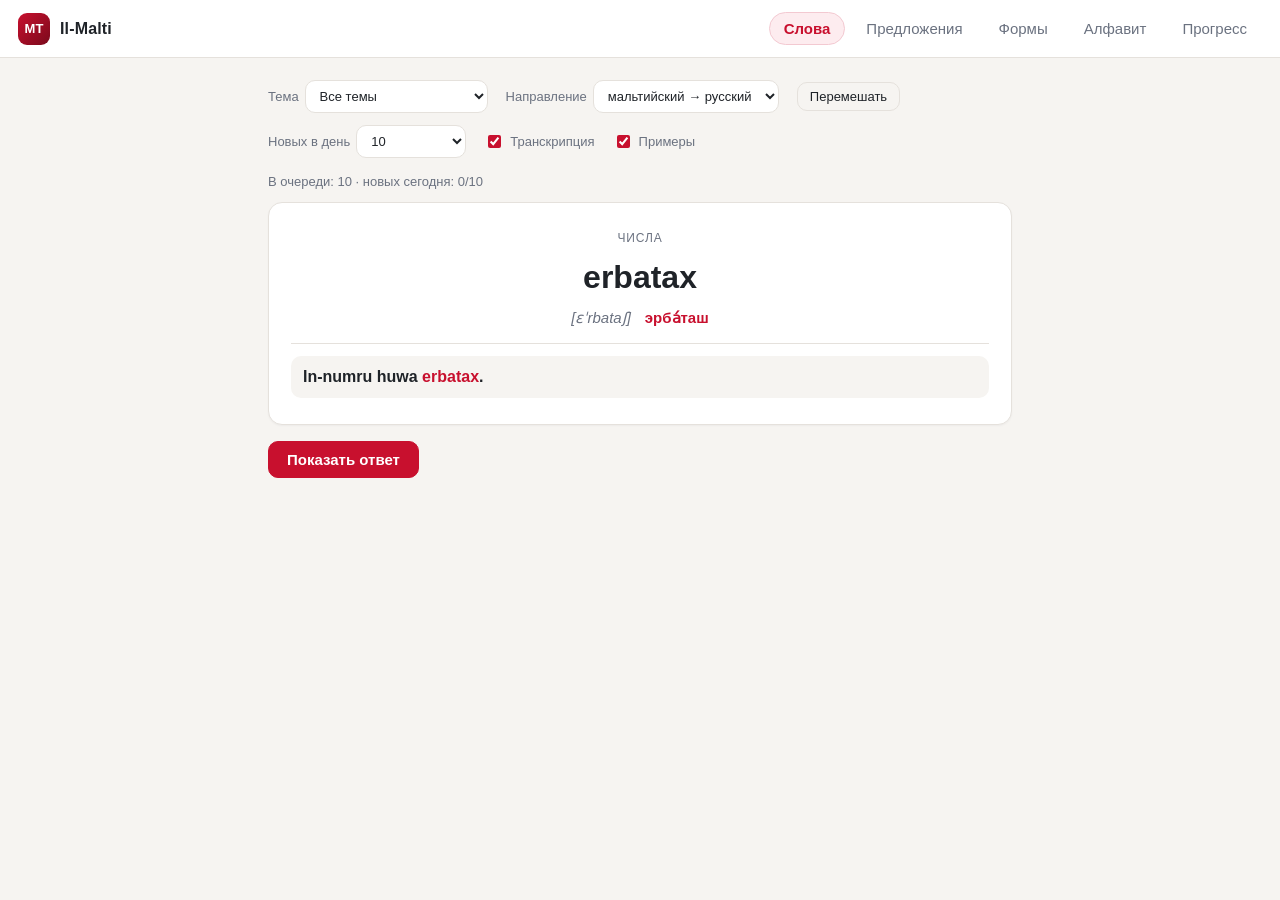
==== index.html @ 77793984 "предложения: карточка действительно скрывает ответ Режим «Карточка» показывал мальтийскую фразу сраз" ====
<!doctype html>
<html lang="ru">
<head>
  <meta charset="utf-8">
  <meta name="viewport" content="width=device-width, initial-scale=1">
  <title>Il-Malti — учим мальтийский</title>
  <link rel="stylesheet" href="styles.css">
</head>
<body>
  <header class="top">
    <div class="brand"><span class="logo">MT</span> Il-Malti</div>
    <nav class="tabs" id="tabs">
      <button class="tab" data-tab="words">Слова</button>
      <button class="tab" data-tab="sentences">Предложения</button>
      <button class="tab" data-tab="forms">Формы</button>
      <button class="tab" data-tab="alphabet">Алфавит</button>
      <button class="tab" data-tab="progress">Прогресс</button>
    </nav>
  </header>

  <main>
    <section id="view-words" class="view">
      <div class="bar">
        <label>Тема <select id="w-topic"></select></label>
        <label>Направление
          <select id="w-dir">
            <option value="mt-ru">мальтийский → русский</option>
            <option value="ru-mt">русский → мальтийский</option>
          </select>
        </label>
        <button id="w-shuffle" class="btn ghost small">Перемешать</button>
        <label>Новых в день
          <select id="w-limit">
            <option value="5">5</option>
            <option value="10">10</option>
            <option value="15">15</option>
            <option value="20">20</option>
            <option value="30">30</option>
            <option value="0">без лимита</option>
          </select>
        </label>
        <label class="toggle"><input type="checkbox" id="w-translit" checked> Транскрипция</label>
        <label class="toggle"><input type="checkbox" id="w-examples-toggle" checked> Примеры</label>
      </div>
      <div class="counter" id="w-counter"></div>

      <div class="card" id="w-card">
        <div class="card-tag" id="w-tag"></div>
        <div class="card-main" id="w-front"></div>
        <div class="translit" id="w-translit-front" hidden></div>
        <div class="card-back" id="w-back" hidden></div>
        <div class="translit" id="w-translit-back" hidden></div>
        <div class="card-extra" id="w-back-detail" hidden></div>
        <div id="w-examples"></div>
      </div>

      <div class="done" id="w-done" hidden>
        <div class="done-title" id="w-done-title">На сегодня всё</div>
        <div class="done-text" id="w-done-text"></div>
        <div class="actions">
          <button id="w-bypass" class="btn">Учить сверх лимита</button>
          <button id="w-review-all" class="btn ghost">Повторить всё</button>
        </div>
      </div>

      <div class="actions" id="w-actions">
        <button id="w-show" class="btn">Показать ответ</button>
        <div id="w-grade" class="grade" hidden>
          <button id="w-no" class="btn bad">Не знаю</button>
          <button id="w-yes" class="btn good">Знаю</button>
        </div>
      </div>

    </section>

    <section id="view-sentences" class="view" hidden>
      <div class="bar">
        <label>Тема <select id="s-topic"></select></label>
        <label>Режим
          <select id="s-mode">
            <option value="build">Собрать из слов</option>
            <option value="choice">Выбор перевода</option>
            <option value="card">Карточка</option>
          </select>
        </label>
        <button id="s-next" class="btn ghost small">Другое предложение</button>
        <label>Новых фраз в день
          <select id="s-limit">
            <option value="3">3</option>
            <option value="5">5</option>
            <option value="10">10</option>
            <option value="15">15</option>
            <option value="0">без лимита</option>
          </select>
        </label>
      </div>
      <div class="counter" id="s-counter"></div>

      <div class="prompt" id="s-prompt">
        <div class="prompt-label">Переведите на мальтийский:</div>
        <div class="prompt-text" id="s-ru"></div>
        <div class="prompt-hint" id="s-hint"></div>
        <div id="s-known"></div>
      </div>

      <div class="done" id="s-done" hidden>
        <div class="done-title" id="s-done-title">На сегодня всё</div>
        <div class="done-text" id="s-done-text"></div>
        <div class="actions" id="s-done-actions">
          <button id="s-bypass" class="btn">Учить сверх лимита</button>
          <button id="s-review-all" class="btn ghost">Повторить доступное</button>
        </div>
      </div>

      <div id="s-work">
        <div id="s-build">
          <div class="answer" id="s-answer"></div>
          <div class="chips" id="s-chips"></div>
        </div>

        <div id="s-choice" hidden>
          <div class="choice-list" id="s-choice-list"></div>
        </div>

        <div id="s-cardbox" hidden>
          <div class="card flipcard" id="s-flip" title="Нажмите, чтобы увидеть ответ">
            <div class="card-tag">Мальтийский</div>
            <div class="card-main" id="s-mt"></div>
          </div>
        </div>
        <div class="translit" id="s-translit" hidden></div>
      </div>

      <div class="actions" id="s-actions">
        <button id="s-check" class="btn">Проверить</button>
        <button id="s-reveal" class="btn ghost">Подсказка</button>
        <button id="s-again" class="btn ghost">Ещё раз</button>
        <div id="s-grade" class="grade" hidden>
          <button id="s-no" class="btn bad">Не знаю</button>
          <button id="s-yes" class="btn good">Знаю</button>
        </div>
        <span id="s-feedback" class="feedback"></span>
      </div>
      <div class="diff" id="s-diff" hidden></div>

    </section>

    <section id="view-forms" class="view" hidden>
      <div class="bar">
        <label>Режим <select id="fm-mode"></select></label>
        <label>Новых в день
          <select id="fm-limit">
            <option value="5">5</option>
            <option value="10">10</option>
            <option value="15">15</option>
            <option value="20">20</option>
            <option value="0">без лимита</option>
          </select>
        </label>
        <button id="fm-shuffle" class="btn ghost small">Перемешать</button>
      </div>
      <div class="counter" id="fm-counter"></div>

      <div class="card" id="fm-card">
        <div class="card-tag">Подбери правильные формы</div>
        <div class="pair-prompt" id="fm-prompt"></div>
      </div>

      <div id="fm-quiz"></div>
      <input type="hidden" id="fm-correct">

      <div class="card-extra" id="fm-answer" hidden></div>
      <div class="translit" id="fm-translit" hidden></div>

      <div class="actions" id="fm-actions">
        <button id="fm-check" class="btn">Проверить</button>
        <button id="fm-reveal" class="btn ghost">Показать ответ</button>
        <button id="fm-next" class="btn ghost" hidden>Дальше</button>
        <span id="fm-feedback" class="feedback"></span>
      </div>

      <div class="done" id="fm-done" hidden>
        <div class="done-title">На сегодня всё</div>
        <div class="done-text" id="fm-done-text"></div>
        <div class="actions" id="fm-done-actions">
          <button id="fm-bypass" class="btn">Учить сверх лимита</button>
          <button id="fm-review-all" class="btn ghost">Повторить всё</button>
        </div>
      </div>
    </section>

    <section id="view-alphabet" class="view" hidden>
      <p class="hint">Мальтийский алфавит: 30 букв, латиница с диакритикой. Рядом с буквой — как она читается и пример слова.</p>
      <div class="alpha-grid" id="alpha-grid"></div>
      <div class="hint">Полезные символы — нажмите, чтобы скопировать:</div>
      <div class="kbd" id="copy-kbd"></div>

      <h3>Как читать транскрипцию</h3>
      <ul class="legend">
        <li><b>кэ́лма</b> — знак ́ показывает ударный гласный.</li>
        <li><b>ў</b> — неслоговое «у»: <b>ўие́хэт</b> (wieħed) звучит как «уиехэт» одним выдохом.</li>
        <li><b>ъ</b> — гортанная смычка (буква <b>q</b>): <b>суъ</b> (suq), <b>аъ</b> в середине слова.</li>
        <li><b>х</b> — глубокий «х» (буква <b>ħ</b>), <b>ш</b> — буква <b>x</b>, <b>ц</b> — буква <b>z</b>, <b>з</b> — буква <b>ż</b>.</li>
        <li><b>għ</b> и <b>h</b> не читаются; <b>għ</b> обычно удлиняет соседнюю гласную.</li>
        <li>Долгота гласных в транскрипции не показана, а звонкие на конце оглушаются: <b>ħobż</b> → <b>хобс</b>.</li>
      </ul>
    </section>

    <section id="view-progress" class="view" hidden>
      <div class="stats-grid" id="p-stats"></div>
      <h3>Слова по коробкам</h3>
      <div class="boxes" id="p-boxes"></div>
      <h3>Прогресс по наборам</h3>
      <div class="sets" id="p-sets"></div>
      <h3>Ответы по режимам</h3>
      <div class="sets" id="p-kinds"></div>
      <h3>Ответы за последние 7 дней</h3>
      <div class="days" id="p-days"></div>
      <div class="actions">
        <button id="p-reset" class="btn bad">Сбросить прогресс</button>
      </div>
    </section>
  </main>

  <div id="toast" class="toast" hidden></div>

  <script src="data/words.js"></script>
  <script src="data/sentences.js"></script>
  <script src="data/ipa.js"></script>
  <script src="data/links.js"></script>
  <script src="data/pairs.js"></script>
  <script src="data/forms.js"></script>
  <script src="app.js"></script>
</body>
</html>
---- styles.css ----
:root {
  --bg: #f6f4f1;
  --panel: #ffffff;
  --ink: #1f2328;
  --muted: #6b7280;
  --line: #e5e1dc;
  --accent: #c8102e;
  --accent-soft: #fdecef;
  --good: #157f4a;
  --good-soft: #e7f6ee;
  --bad: #b3261e;
  --bad-soft: #fdeceb;
  --radius: 14px;
}

* { box-sizing: border-box; }

[hidden] { display: none !important; }

html, body {
  margin: 0;
  padding: 0;
  background: var(--bg);
  color: var(--ink);
  font-family: -apple-system, BlinkMacSystemFont, "Segoe UI", Roboto, "Helvetica Neue", Arial, sans-serif;
  font-size: 16px;
  line-height: 1.5;
}

.top {
  background: var(--panel);
  border-bottom: 1px solid var(--line);
  padding: 12px 18px;
  display: flex;
  flex-wrap: wrap;
  gap: 12px;
  align-items: center;
  justify-content: space-between;
  position: sticky;
  top: 0;
  z-index: 10;
}

.brand {
  font-weight: 700;
  letter-spacing: .01em;
  display: flex;
  align-items: center;
  gap: 10px;
}

.logo {
  display: inline-grid;
  place-items: center;
  width: 32px;
  height: 32px;
  border-radius: 9px;
  background: linear-gradient(135deg, var(--accent), #7a0a1c);
  color: #fff;
  font-size: 13px;
  font-weight: 800;
}

.tabs { display: flex; gap: 6px; flex-wrap: wrap; }

.tab {
  border: 1px solid transparent;
  background: transparent;
  color: var(--muted);
  padding: 7px 14px;
  border-radius: 999px;
  font-size: 15px;
  cursor: pointer;
}

.tab:hover { background: var(--bg); color: var(--ink); }

.tab.active {
  background: var(--accent-soft);
  border-color: #f3c9d1;
  color: var(--accent);
  font-weight: 600;
}

main {
  max-width: 780px;
  margin: 0 auto;
  padding: 22px 18px 60px;
}

.bar {
  display: flex;
  flex-wrap: wrap;
  gap: 12px 18px;
  align-items: center;
  margin-bottom: 14px;
}

.bar label {
  font-size: 13px;
  color: var(--muted);
  display: flex;
  align-items: center;
  gap: 6px;
}

select, textarea, input {
  font: inherit;
  color: var(--ink);
  background: var(--panel);
  border: 1px solid var(--line);
  border-radius: 10px;
  padding: 7px 10px;
}

select { cursor: pointer; }

textarea { width: 100%; resize: vertical; min-height: 64px; }

.counter {
  font-size: 13px;
  color: var(--muted);
  margin-bottom: 10px;
}

.card {
  background: var(--panel);
  border: 1px solid var(--line);
  border-radius: var(--radius);
  padding: 26px 22px;
  text-align: center;
  box-shadow: 0 1px 2px rgba(20, 20, 40, .04);
}

.card.revealed { border-color: #edd3d8; }

.card-tag {
  font-size: 12px;
  text-transform: uppercase;
  letter-spacing: .07em;
  color: var(--muted);
  margin-bottom: 10px;
}

.card-main {
  font-size: 32px;
  font-weight: 700;
  line-height: 1.25;
  word-break: break-word;
}

.card-back {
  margin-top: 14px;
  padding-top: 14px;
  border-top: 1px dashed var(--line);
  font-size: 22px;
  color: var(--accent);
  font-weight: 600;
}

.card-extra {
  margin-top: 8px;
  font-size: 14px;
  color: var(--muted);
}

.card-extra div { margin-top: 2px; }

.translit {
  margin-top: 10px;
  display: flex;
  flex-wrap: wrap;
  gap: 4px 14px;
  justify-content: center;
  align-items: baseline;
  font-size: 15px;
  color: var(--muted);
}

.translit .ipa { font-style: italic; }

.translit .ru-say { color: var(--accent); font-weight: 600; }

.examples {
  margin-top: 14px;
  padding-top: 12px;
  border-top: 1px solid var(--line);
  text-align: left;
}

.ex {
  background: var(--bg);
  border-radius: 10px;
  padding: 9px 12px;
  margin-top: 8px;
}

.ex:first-child { margin-top: 0; }

.ex-mt { font-size: 16px; font-weight: 600; }

.ex-mt .hl { color: var(--accent); }

.ex-ru { font-size: 14px; color: var(--muted); margin-top: 2px; }

.ex-empty { font-size: 13px; color: var(--muted); }

/* ---------- режим «Сочетания» ---------- */

.pair-prompt {
  display: flex;
  flex-wrap: wrap;
  align-items: baseline;
  justify-content: center;
  gap: 12px;
}

.pair-part { font-size: 30px; font-weight: 700; }

.pair-plus { font-size: 22px; color: var(--muted); }

.quiz-row { margin-top: 16px; }

.quiz-label {
  font-size: 13px;
  color: var(--muted);
  margin-bottom: 7px;
}

.quiz-options { display: flex; flex-wrap: wrap; gap: 8px; }

.opt {
  font: inherit;
  background: var(--panel);
  border: 1px solid var(--line);
  border-radius: 10px;
  padding: 9px 16px;
  cursor: pointer;
}

.opt:hover { border-color: #d9cfc7; }

.opt.picked {
  background: var(--accent-soft);
  border-color: #f3c9d1;
  color: var(--accent);
  font-weight: 600;
}

.opt.ok {
  background: var(--good-soft);
  border-color: #a8d8bd;
  color: var(--good);
  font-weight: 700;
}

.opt.bad {
  background: var(--bad-soft);
  border-color: #edb9b4;
  color: var(--bad);
  text-decoration: line-through;
}

.diff {
  margin-top: 12px;
  padding: 12px 14px;
  background: var(--panel);
  border: 1px solid var(--line);
  border-radius: 10px;
  font-size: 15px;
}

.diff-row { display: flex; flex-wrap: wrap; gap: 6px; align-items: baseline; margin-top: 4px; }
.diff-row:first-child { margin-top: 0; }

.diff-tag {
  font-size: 12px;
  color: var(--muted);
  min-width: 88px;
}

.diff-row span { border-radius: 4px; padding: 0 3px; }
.diff-row .dt-ok { color: var(--muted); }
.diff-row .dt-bad { background: var(--bad-soft); color: var(--bad); font-weight: 600; }

.diff-note { font-size: 12px; color: var(--muted); margin-top: 6px; }

.pair-answer {
  font-size: 22px;
  font-weight: 700;
}

.pair-answer-ru { color: var(--muted); margin-top: 2px; }

.toggle {
  display: flex;
  align-items: center;
  gap: 6px;
  font-size: 13px;
  color: var(--muted);
  cursor: pointer;
  user-select: none;
}

.toggle input { accent-color: var(--accent); cursor: pointer; }

.legend {
  margin: 0;
  padding-left: 20px;
  color: var(--muted);
  font-size: 14px;
}

.legend li { margin-bottom: 6px; }

.legend b { color: var(--ink); }

.done {
  background: var(--panel);
  border: 1px solid var(--line);
  border-left: 4px solid var(--good);
  border-radius: var(--radius);
  padding: 22px;
}

.done-title { font-size: 20px; font-weight: 700; color: var(--good); }

.done-text { color: var(--muted); margin-top: 6px; font-size: 14px; }

.done.locked { border-left-color: #d9a441; }

.done.locked .done-title { color: #a9741c; }

.done .actions { margin-top: 16px; }

.actions {
  display: flex;
  flex-wrap: wrap;
  gap: 10px;
  align-items: center;
  margin-top: 16px;
}

.btn {
  border: 1px solid var(--accent);
  background: var(--accent);
  color: #fff;
  padding: 9px 18px;
  border-radius: 10px;
  font-size: 15px;
  font-weight: 600;
  cursor: pointer;
}

.btn:hover { filter: brightness(1.06); }

.btn.ghost {
  background: transparent;
  color: var(--ink);
  border-color: var(--line);
  font-weight: 500;
}

.btn.ghost:hover { background: var(--panel); }

.btn.small { font-size: 13px; padding: 6px 12px; }

.btn.good { background: var(--good); border-color: var(--good); }
.btn.bad { background: var(--bad); border-color: var(--bad); }

.grade { display: flex; gap: 10px; }

.prompt {
  background: var(--panel);
  border: 1px solid var(--line);
  border-radius: var(--radius);
  padding: 18px;
  margin-bottom: 14px;
}

.prompt-label { font-size: 13px; color: var(--muted); }

.prompt-text { font-size: 22px; font-weight: 600; margin-top: 4px; }

.prompt-hint { font-size: 13px; color: var(--muted); margin-top: 6px; }

.new-words { display: block; margin-top: 8px; font-size: 13px; color: var(--muted); }

.new-words b { color: var(--accent); }

.answer {
  min-height: 52px;
  background: var(--panel);
  border: 1px dashed var(--line);
  border-radius: var(--radius);
  padding: 10px;
  display: flex;
  flex-wrap: wrap;
  gap: 8px;
  align-items: center;
  margin-bottom: 12px;
}

.answer .placeholder { color: var(--muted); font-size: 14px; padding: 4px; }

.chips { display: flex; flex-wrap: wrap; gap: 8px; }

.chip {
  font: inherit;
  background: var(--panel);
  border: 1px solid var(--line);
  border-radius: 999px;
  padding: 7px 15px;
  cursor: pointer;
}

.chip:hover { border-color: #d9cfc7; }

.chip.placed {
  background: var(--accent-soft);
  border-color: #f3c9d1;
  color: var(--accent);
  font-weight: 600;
}

.flipcard { cursor: pointer; }

.card-main.placeholder {
  color: var(--muted);
  font-size: 15px;
  font-weight: 500;
}

.choice-list { display: flex; flex-direction: column; gap: 8px; margin: 4px 0 12px; }

.opt-sentence {
  font: inherit;
  text-align: left;
  background: var(--panel);
  border: 1px solid var(--line);
  border-radius: 12px;
  padding: 13px 16px;
  font-size: 17px;
  cursor: pointer;
}

.opt-sentence:hover { border-color: #d9cfc7; }

.opt-sentence.picked {
  background: var(--accent-soft);
  border-color: #f3c9d1;
  color: var(--accent);
  font-weight: 600;
}

.opt-sentence.ok {
  background: var(--good-soft);
  border-color: #a8d8bd;
  color: var(--good);
  font-weight: 700;
}

.opt-sentence.bad {
  background: var(--bad-soft);
  border-color: #edb9b4;
  color: var(--bad);
  text-decoration: line-through;
}

.kbd { display: flex; flex-wrap: wrap; gap: 6px; margin: 10px 0; }

.key {
  font: inherit;
  min-width: 40px;
  background: var(--panel);
  border: 1px solid var(--line);
  border-bottom-width: 2px;
  border-radius: 8px;
  padding: 6px 10px;
  cursor: pointer;
}

.key:hover { background: var(--accent-soft); }

.feedback { font-size: 15px; font-weight: 600; }
.feedback.good { color: var(--good); }
.feedback.bad { color: var(--bad); }
.feedback.neutral { color: var(--muted); font-weight: 500; }

.hint { color: var(--muted); font-size: 14px; }

.alpha-grid {
  display: grid;
  grid-template-columns: repeat(auto-fill, minmax(150px, 1fr));
  gap: 10px;
  margin: 14px 0 22px;
}

.alpha-cell {
  font: inherit;
  text-align: left;
  background: var(--panel);
  border: 1px solid var(--line);
  border-radius: 12px;
  padding: 10px 12px;
  cursor: pointer;
  display: flex;
  flex-direction: column;
  gap: 2px;
}

.alpha-cell:hover { border-color: #edd3d8; }

.alpha-letter { font-size: 19px; font-weight: 700; }
.alpha-sound { font-size: 13px; color: var(--accent); }
.alpha-ex { font-size: 12px; color: var(--muted); }

.stats-grid {
  display: grid;
  grid-template-columns: repeat(auto-fill, minmax(160px, 1fr));
  gap: 12px;
  margin-bottom: 22px;
}

.stat {
  background: var(--panel);
  border: 1px solid var(--line);
  border-radius: 12px;
  padding: 14px;
}

.stat-value { font-size: 24px; font-weight: 700; }
.stat-label { font-size: 13px; color: var(--muted); }

h3 { font-size: 15px; margin: 22px 0 10px; color: var(--muted); text-transform: uppercase; letter-spacing: .06em; }

.box-row {
  display: grid;
  grid-template-columns: 110px 1fr 40px;
  gap: 10px;
  align-items: center;
  margin-bottom: 7px;
  font-size: 14px;
}

.box-label { color: var(--muted); }

.box-track {
  background: #ece8e3;
  border-radius: 999px;
  height: 12px;
  overflow: hidden;
}

.box-fill {
  height: 100%;
  border-radius: 999px;
  background: linear-gradient(90deg, #e4a0ad, var(--accent));
  min-width: 2px;
}

.box-fill.day { background: linear-gradient(90deg, #9fd0b6, var(--good)); }

.box-count { text-align: right; font-variant-numeric: tabular-nums; }

.set-row {
  display: grid;
  grid-template-columns: 1fr auto auto auto auto;
  gap: 10px 16px;
  align-items: baseline;
  padding: 9px 0;
  border-bottom: 1px solid var(--line);
  font-size: 14px;
}

.set-row:last-child { border-bottom: 0; }

.set-name { font-weight: 600; }

.set-num { color: var(--muted); white-space: nowrap; }

.set-num b { color: var(--ink); }

.set-next { color: var(--muted); font-size: 13px; }

@media (max-width: 620px) {
  .set-row { grid-template-columns: 1fr 1fr; }
  .set-name { grid-column: 1 / -1; }
}

.toast {
  position: fixed;
  left: 50%;
  bottom: 24px;
  transform: translateX(-50%);
  background: #1f2328;
  color: #fff;
  padding: 10px 18px;
  border-radius: 999px;
  font-size: 14px;
  z-index: 50;
  max-width: 90vw;
}

@media (max-width: 520px) {
  .card-main { font-size: 26px; }
  .prompt-text { font-size: 19px; }
  .box-row { grid-template-columns: 92px 1fr 34px; }
}
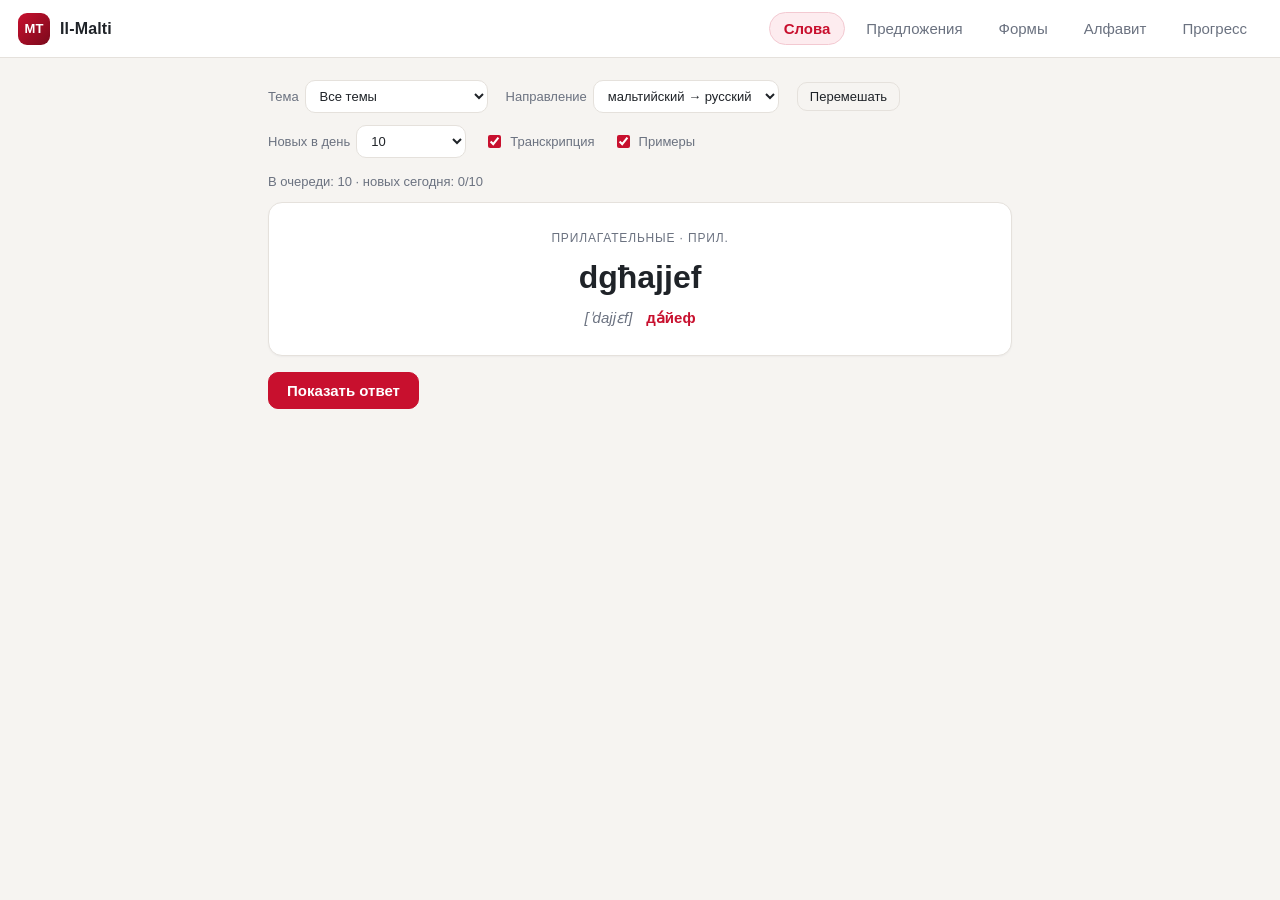
==== commit f8702ec4: "новый режим «Заполнить пропуски»: форма глагола в живом предложении Дано предложение с пропусками и " ====
--- a/index.html
+++ b/index.html
@@ -80,6 +80,7 @@
           <select id="s-mode">
             <option value="build">Собрать из слов</option>
             <option value="choice">Выбор перевода</option>
+            <option value="blanks">Заполнить пропуски</option>
             <option value="card">Карточка</option>
           </select>
         </label>
@@ -97,7 +98,7 @@
       <div class="counter" id="s-counter"></div>
 
       <div class="prompt" id="s-prompt">
-        <div class="prompt-label">Переведите на мальтийский:</div>
+        <div class="prompt-label" id="s-prompt-label">Переведите на мальтийский:</div>
         <div class="prompt-text" id="s-ru"></div>
         <div class="prompt-hint" id="s-hint"></div>
         <div id="s-known"></div>
@@ -120,6 +121,11 @@
 
         <div id="s-choice" hidden>
           <div class="choice-list" id="s-choice-list"></div>
+        </div>
+
+        <div id="s-blanks" hidden>
+          <div id="s-blank-rows"></div>
+          <div class="card-extra" id="s-blank-answer" hidden></div>
         </div>
 
         <div id="s-cardbox" hidden>
@@ -230,6 +236,7 @@
   <script src="data/links.js"></script>
   <script src="data/pairs.js"></script>
   <script src="data/forms.js"></script>
+  <script src="data/blanks.js"></script>
   <script src="app.js"></script>
 </body>
 </html>
--- a/styles.css
+++ b/styles.css
@@ -431,6 +431,36 @@
   font-weight: 500;
 }
 
+.blank-slot {
+  display: inline-block;
+  min-width: 84px;
+  padding: 0 8px;
+  border-bottom: 2px solid var(--accent);
+  text-align: center;
+  color: var(--accent);
+  font-weight: 700;
+}
+
+.blank-slot.ok { border-bottom-color: var(--good); color: var(--good); }
+.blank-slot.bad { border-bottom-color: var(--bad); color: var(--bad); text-decoration: line-through; }
+
+.blank-row { margin-top: 14px; }
+
+.blank-hint {
+  font-size: 13px;
+  color: var(--muted);
+  margin-bottom: 6px;
+}
+
+.blank-note {
+  margin-top: 10px;
+  padding: 10px 12px;
+  background: var(--accent-soft);
+  border-radius: 10px;
+  font-size: 13px;
+  color: var(--ink);
+}
+
 .choice-list { display: flex; flex-direction: column; gap: 8px; margin: 4px 0 12px; }
 
 .opt-sentence {
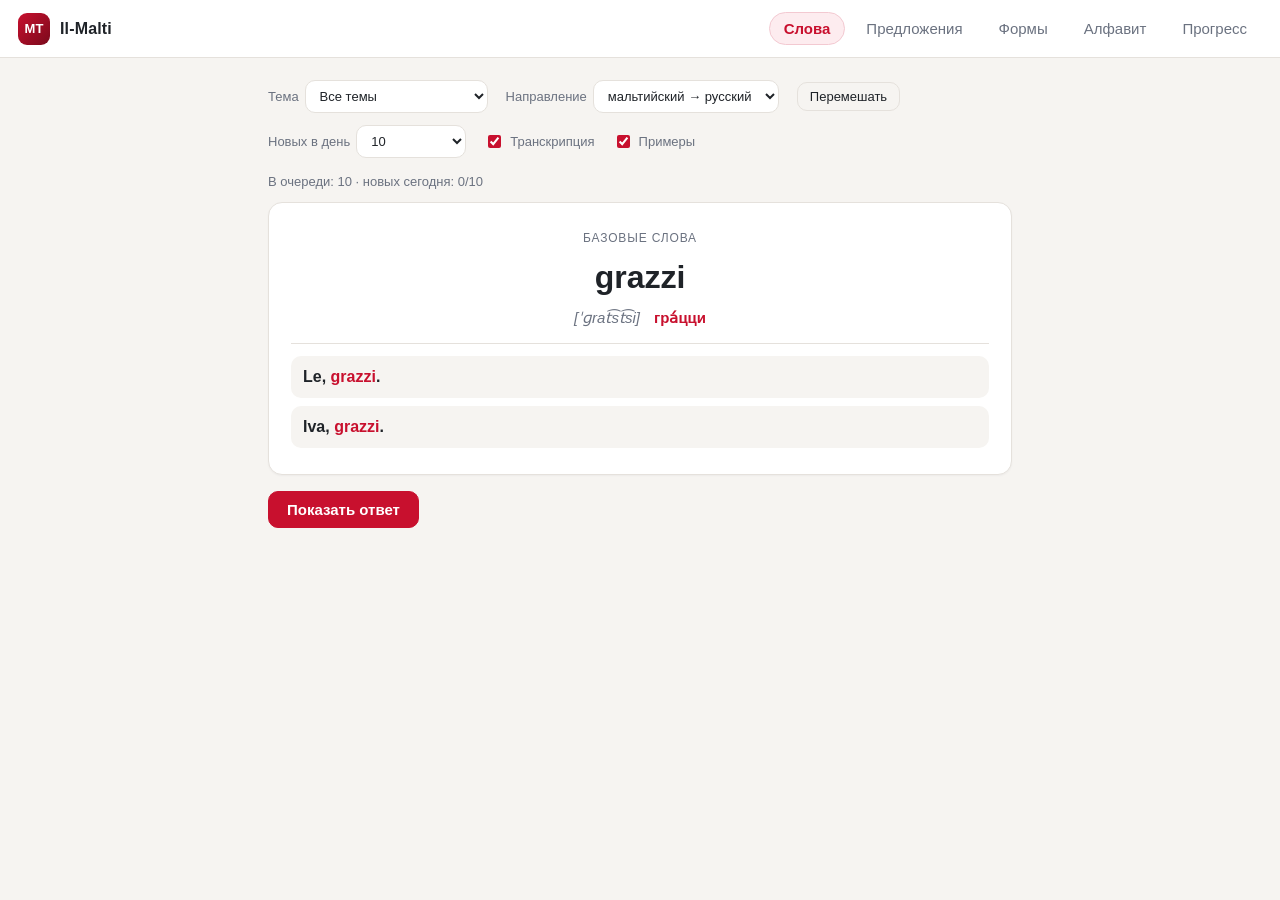
==== commit 8a5446b0: "предложения: кнопка «Дальше» в блоке действий Раньше перейти к следующей фразе можно было только кно" ====
--- a/index.html
+++ b/index.html
@@ -141,6 +141,7 @@
         <button id="s-check" class="btn">Проверить</button>
         <button id="s-reveal" class="btn ghost">Подсказка</button>
         <button id="s-again" class="btn ghost">Ещё раз</button>
+        <button id="s-forward" class="btn" hidden>Дальше</button>
         <div id="s-grade" class="grade" hidden>
           <button id="s-no" class="btn bad">Не знаю</button>
           <button id="s-yes" class="btn good">Знаю</button>
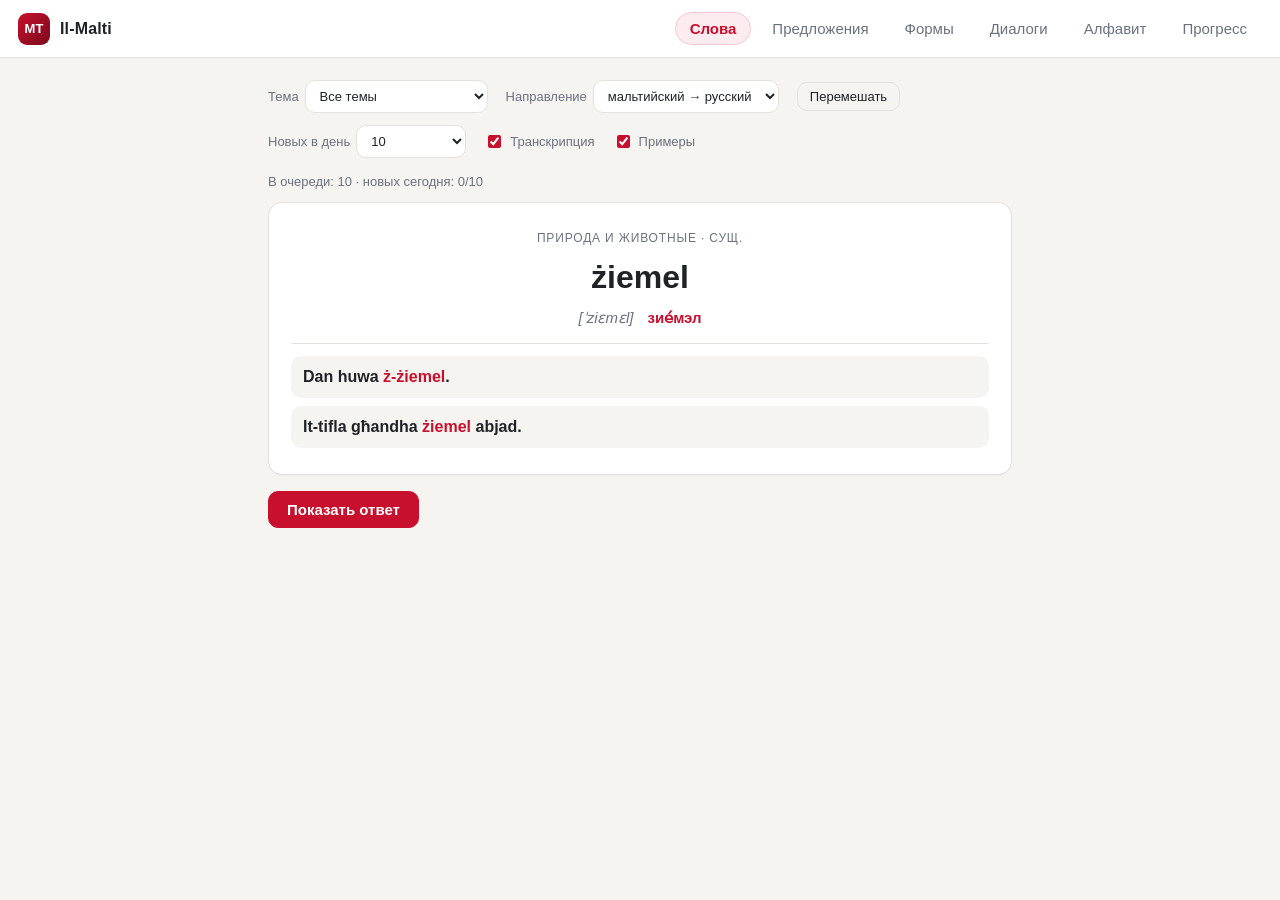
==== commit c7633780: "режим «Диалоги»: 20 повседневных диалогов, 123 реплики Новая вкладка. Три способа работы с одним и т" ====
--- a/index.html
+++ b/index.html
@@ -13,6 +13,7 @@
       <button class="tab" data-tab="words">Слова</button>
       <button class="tab" data-tab="sentences">Предложения</button>
       <button class="tab" data-tab="forms">Формы</button>
+      <button class="tab" data-tab="dialogues">Диалоги</button>
       <button class="tab" data-tab="alphabet">Алфавит</button>
       <button class="tab" data-tab="progress">Прогресс</button>
     </nav>
@@ -193,6 +194,32 @@
           <button id="fm-bypass" class="btn">Учить сверх лимита</button>
           <button id="fm-review-all" class="btn ghost">Повторить всё</button>
         </div>
+      </div>
+    </section>
+
+    <section id="view-dialogues" class="view" hidden>
+      <div class="bar">
+        <label>Диалог <select id="dg-pick"></select></label>
+        <label>Режим
+          <select id="dg-mode">
+            <option value="read">Чтение с переводом</option>
+            <option value="drill">Перевод по репликам</option>
+            <option value="reply">Выбор ответа</option>
+          </select>
+        </label>
+        <label class="toggle" id="dg-hide-wrap"><input type="checkbox" id="dg-hide"> Скрыть перевод</label>
+      </div>
+      <div class="counter" id="dg-counter"></div>
+      <div class="blank-note" id="dg-note" hidden></div>
+      <div id="dg-body"></div>
+      <div class="actions" id="dg-actions" hidden>
+        <button id="dg-reveal" class="btn ghost">Показать перевод</button>
+        <button id="dg-forward" class="btn" hidden>Дальше</button>
+        <div id="dg-grade" class="grade" hidden>
+          <button id="dg-no" class="btn bad">Не знаю</button>
+          <button id="dg-yes" class="btn good">Знаю</button>
+        </div>
+        <span id="dg-feedback" class="feedback"></span>
       </div>
     </section>
 
@@ -238,6 +265,7 @@
   <script src="data/pairs.js"></script>
   <script src="data/forms.js"></script>
   <script src="data/blanks.js"></script>
+  <script src="data/dialogues.js"></script>
   <script src="app.js"></script>
 </body>
 </html>
--- a/styles.css
+++ b/styles.css
@@ -452,6 +452,32 @@
   margin-bottom: 6px;
 }
 
+.dlg-line {
+  display: grid;
+  grid-template-columns: 26px 1fr;
+  gap: 10px;
+  padding: 10px 0;
+  border-bottom: 1px solid var(--line);
+}
+
+.dlg-line:last-child { border-bottom: 0; }
+
+.dlg-who { font-weight: 700; color: var(--accent); }
+
+.dlg-mt { font-size: 17px; font-weight: 600; }
+
+.dlg-ru { font-size: 14px; color: var(--muted); margin-top: 2px; }
+
+.dlg-ru.hidden { visibility: hidden; }
+
+.dlg-prev {
+  padding: 12px 14px;
+  background: var(--panel);
+  border: 1px solid var(--line);
+  border-radius: 12px;
+  margin-bottom: 12px;
+}
+
 .blank-note {
   margin-top: 10px;
   padding: 10px 12px;
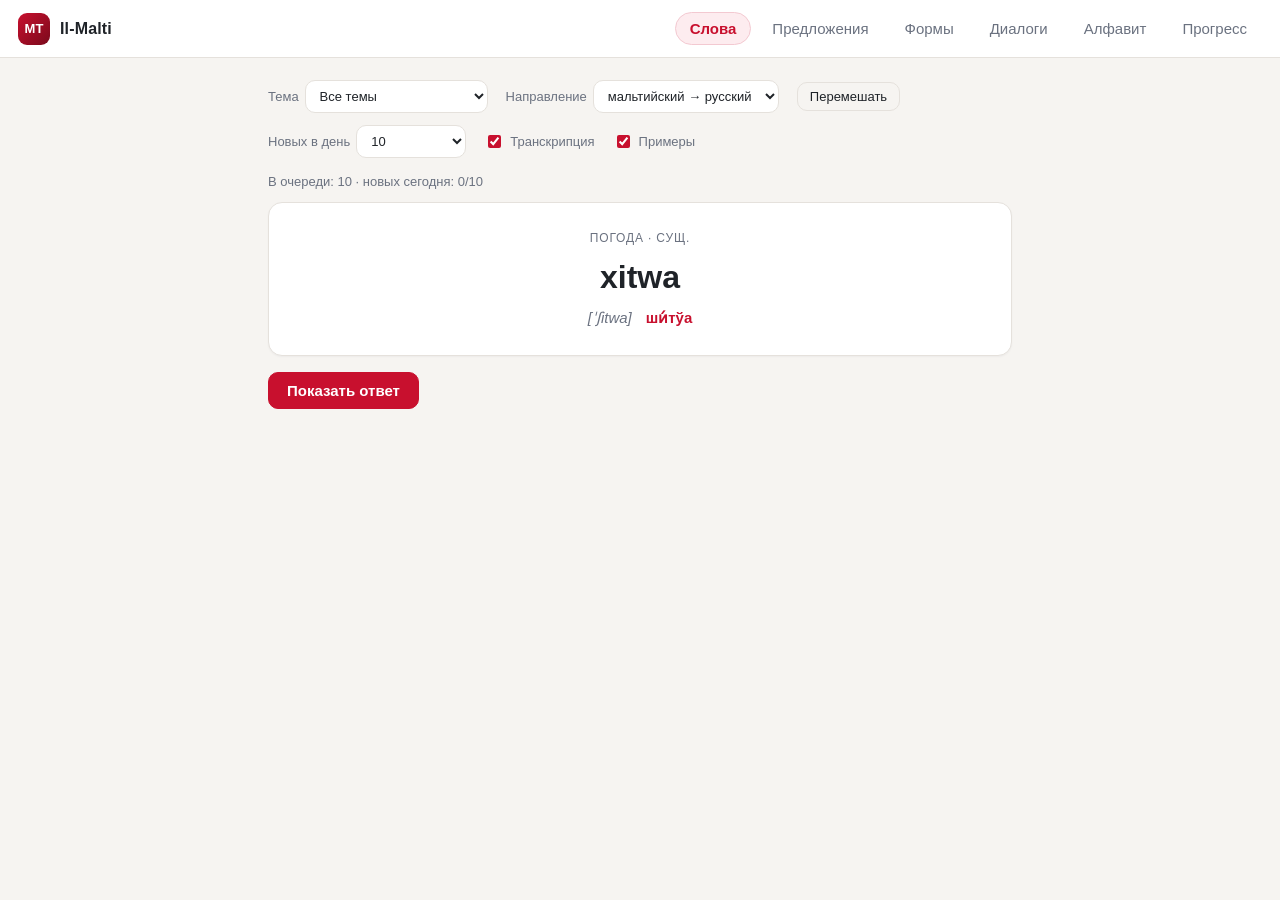
==== commit ee0527ae: "диалоги: смешанная очередь, пять новых заданий, 32 диалога Процесс нарушен и исправлен: код новых ре" ====
--- a/index.html
+++ b/index.html
@@ -205,6 +205,25 @@
             <option value="read">Чтение с переводом</option>
             <option value="drill">Перевод по репликам</option>
             <option value="reply">Выбор ответа</option>
+            <option value="order">Порядок реплик</option>
+            <option value="who">Кто это сказал?</option>
+            <option value="build">Сборка реплики</option>
+            <option value="role">Роль-плей</option>
+          </select>
+        </label>
+        <label id="dg-role-wrap" hidden>Ваша роль
+          <select id="dg-role">
+            <option value="A">A</option>
+            <option value="B">B</option>
+          </select>
+        </label>
+        <label id="dg-limit-wrap" hidden>Новых реплик в день
+          <select id="dg-limit">
+            <option value="5">5</option>
+            <option value="10">10</option>
+            <option value="15">15</option>
+            <option value="20">20</option>
+            <option value="0">без лимита</option>
           </select>
         </label>
         <label class="toggle" id="dg-hide-wrap"><input type="checkbox" id="dg-hide"> Скрыть перевод</label>
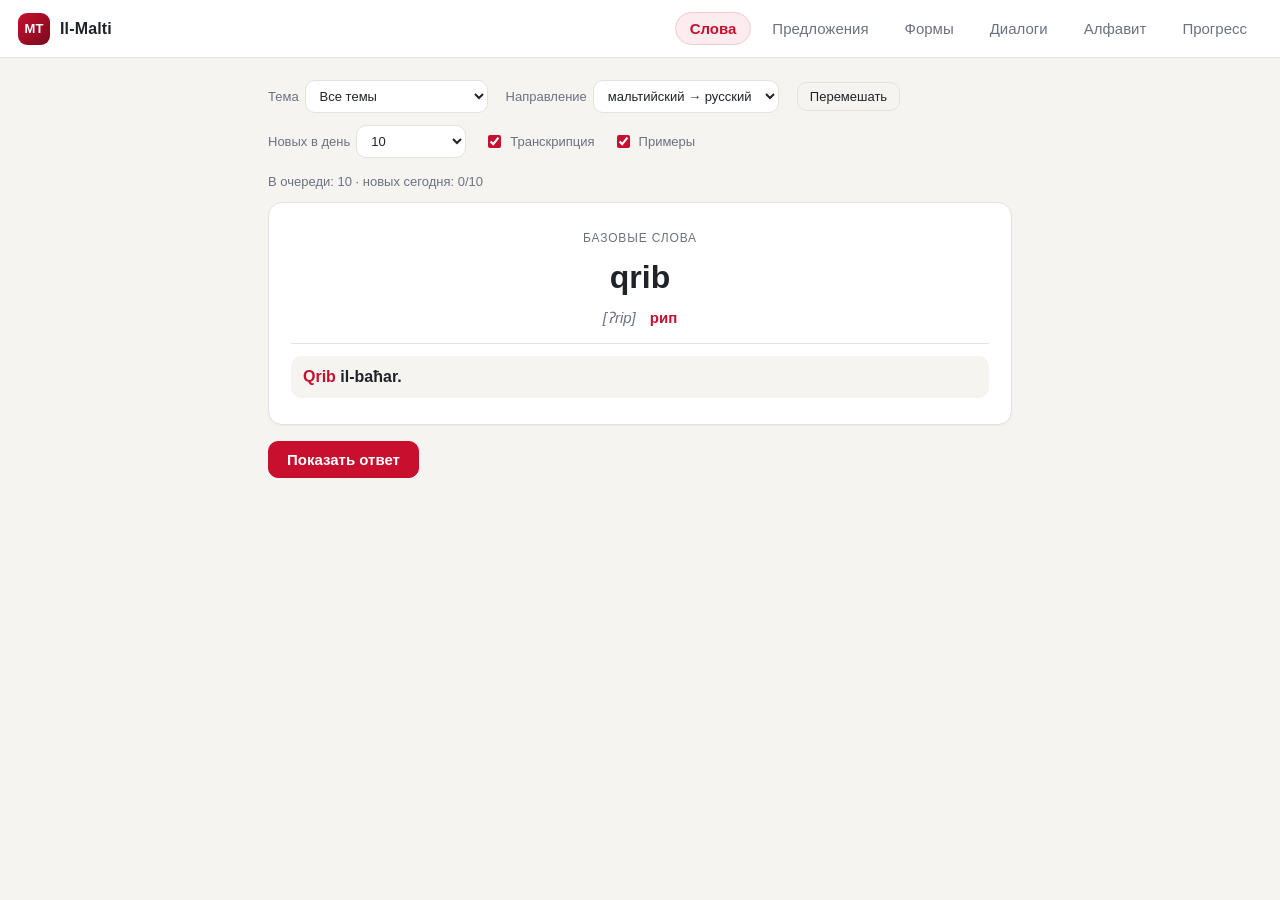
==== commit 2bdd7ab4: "диалоги: перевод после ответа и дистракторы того же типа Оба изменения сделаны по процессу: сначала " ====
--- a/index.html
+++ b/index.html
@@ -240,6 +240,7 @@
         </div>
         <span id="dg-feedback" class="feedback"></span>
       </div>
+      <div class="card-extra" id="dg-answer" hidden></div>
     </section>
 
     <section id="view-alphabet" class="view" hidden>
--- a/styles.css
+++ b/styles.css
@@ -470,6 +470,23 @@
 
 .dlg-ru.hidden { visibility: hidden; }
 
+.dg-ans {
+  padding: 10px 12px;
+  background: var(--bg);
+  border-radius: 10px;
+  margin-top: 8px;
+}
+
+.dg-ans:first-child { margin-top: 0; }
+
+.dg-ans-label {
+  font-size: 12px;
+  text-transform: uppercase;
+  letter-spacing: .06em;
+  color: var(--muted);
+  margin-bottom: 4px;
+}
+
 .dlg-prev {
   padding: 12px 14px;
   background: var(--panel);
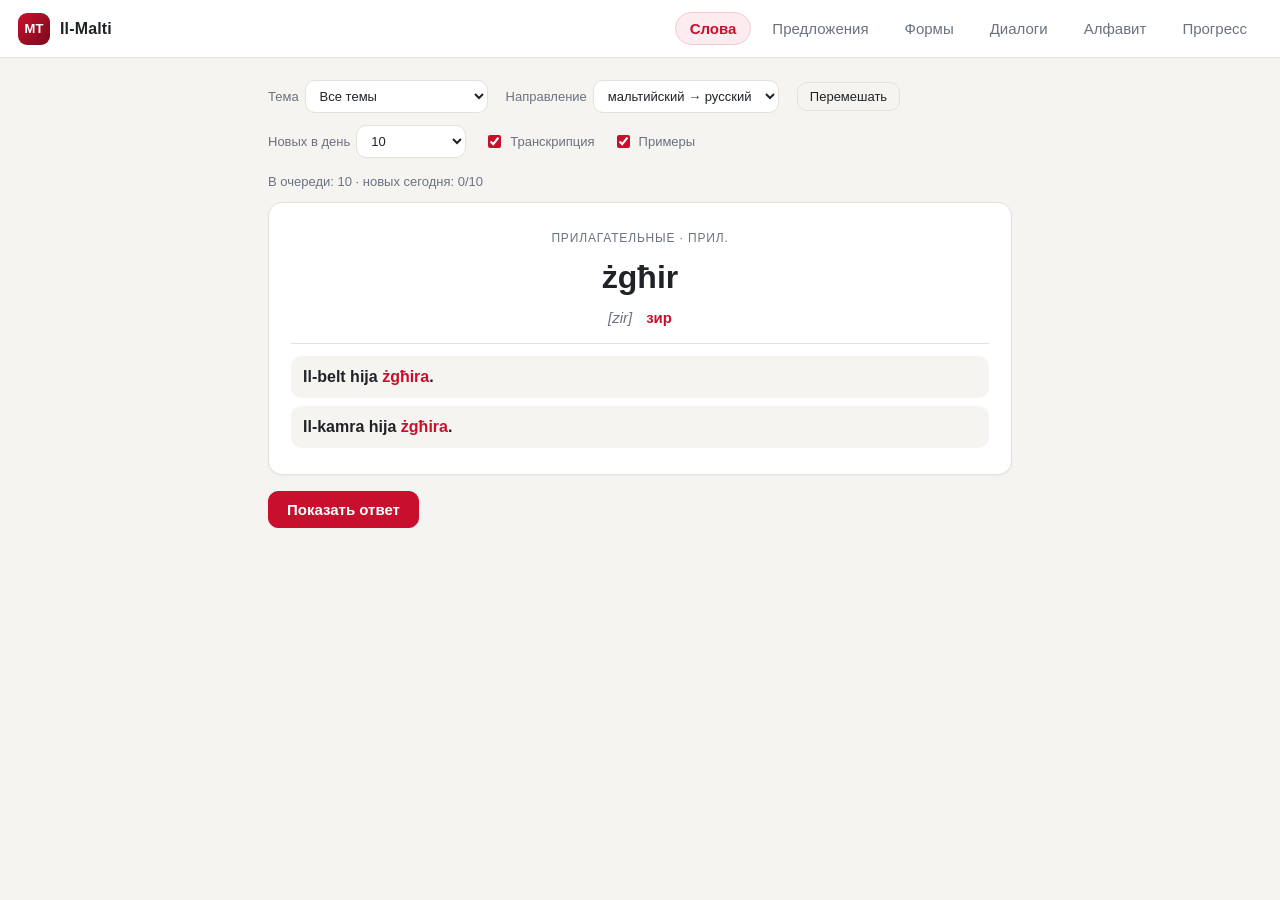
==== commit d4574903: "спряжение: парадигмы сверены с verb.mt, режим «Спряжение», парадигма на карточке" ====
--- a/index.html
+++ b/index.html
@@ -258,6 +258,9 @@
         <li><b>għ</b> и <b>h</b> не читаются; <b>għ</b> обычно удлиняет соседнюю гласную.</li>
         <li>Долгота гласных в транскрипции не показана, а звонкие на конце оглушаются: <b>ħobż</b> → <b>хобс</b>.</li>
       </ul>
+
+      <h3>Откуда данные</h3>
+      <p class="hint" id="data-source">Род, множественное число и формы прилагательных сверены с Викисловарём. Спряжение глаголов (семь лиц настоящего времени) сверено с конъюгатором <a href="https://verb.mt/" target="_blank" rel="noopener">verb.mt</a> — проект «Għidha bil-Malti» при поддержке Aġenzija Nazzjonali tal-Litteriżmu.</p>
     </section>
 
     <section id="view-progress" class="view" hidden>
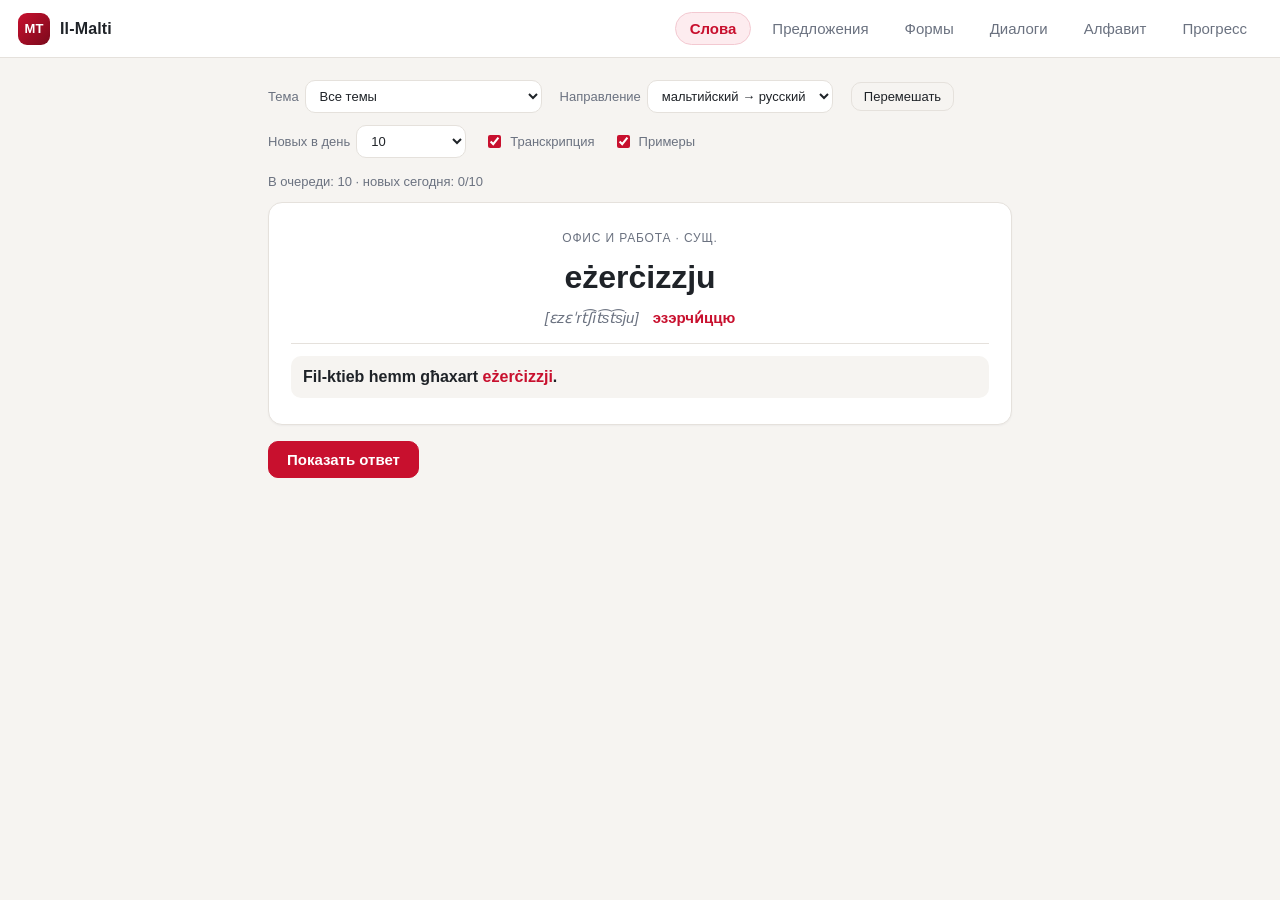
==== commit 350a9951: "офлайн: service worker, манифест и иконки — приложение работает без интернета" ====
--- a/index.html
+++ b/index.html
@@ -4,11 +4,16 @@
   <meta charset="utf-8">
   <meta name="viewport" content="width=device-width, initial-scale=1">
   <title>Il-Malti — учим мальтийский</title>
+  <meta name="theme-color" content="#c8102e">
+  <meta name="description" content="Слова, фразы, формы и диалоги мальтийского языка. Работает без интернета.">
+  <link rel="manifest" href="manifest.webmanifest">
+  <link rel="icon" href="icon-192.png">
+  <link rel="apple-touch-icon" href="icon-192.png">
   <link rel="stylesheet" href="styles.css">
 </head>
 <body>
   <header class="top">
-    <div class="brand"><span class="logo">MT</span> Il-Malti</div>
+    <div class="brand"><span class="logo">MT</span> Il-Malti<span class="offline-badge" id="offline-badge" hidden>офлайн</span></div>
     <nav class="tabs" id="tabs">
       <button class="tab" data-tab="words">Слова</button>
       <button class="tab" data-tab="sentences">Предложения</button>
--- a/styles.css
+++ b/styles.css
@@ -680,3 +680,17 @@
   .prompt-text { font-size: 19px; }
   .box-row { grid-template-columns: 92px 1fr 34px; }
 }
+
+/* офлайн-пометка в шапке (REQ-OFFLINE-05) */
+.offline-badge {
+  margin-left: 8px;
+  padding: 2px 8px;
+  border-radius: 999px;
+  font-size: 11px;
+  font-weight: 600;
+  text-transform: uppercase;
+  letter-spacing: 0.4px;
+  background: var(--accent-soft);
+  color: var(--accent);
+  vertical-align: middle;
+}
